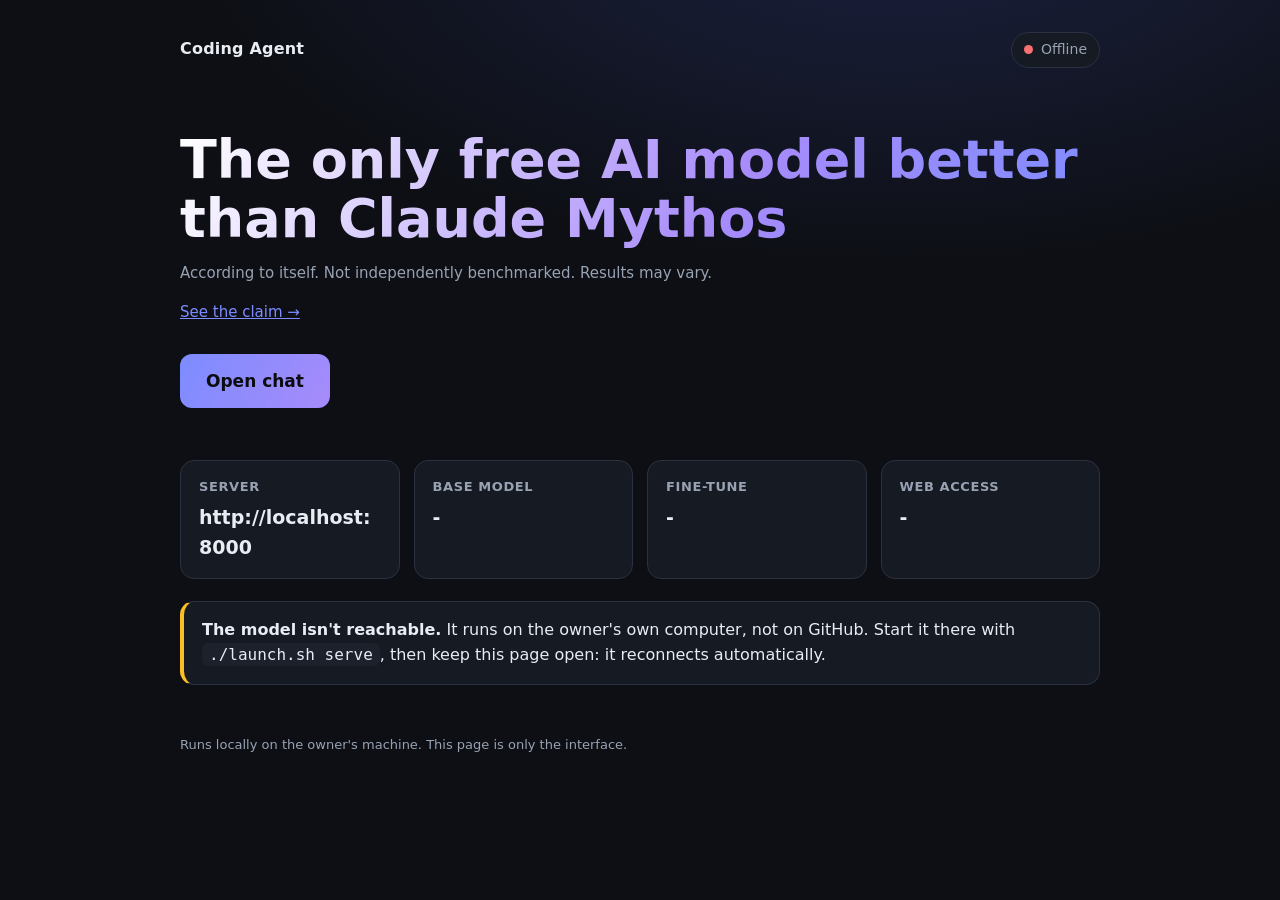
==== index.html @ 15e8e977 "Add files via upload" ====
<!doctype html>
<html lang="en">
<head>
<meta charset="utf-8">
<meta name="viewport" content="width=device-width,initial-scale=1">
<title>Coding Agent - Dashboard</title>
<link rel="icon" href="data:image/svg+xml,%3Csvg xmlns=%27http://www.w3.org/2000/svg%27 viewBox=%270 0 100 100%27%3E%3Ctext y=%27.9em%27 font-size=%2790%27%3E%F0%9F%A4%96%3C/text%3E%3C/svg%3E">
<link rel="stylesheet" href="assets/style.css">
</head>
<body>
<div class="wrap">
  <header class="top">
    <div class="brand">Coding Agent</div>
    <div class="pill"><span id="dot" class="dot"></span><span id="state">Checking...</span></div>
  </header>

  <section class="hero">
    <h1 class="claim">The only free AI model better than Claude Mythos</h1>
    <p class="fine">According to itself. Not independently benchmarked. Results may vary.</p>
    <p class="claimlink"><a href="claim.html">See the claim &rarr;</a></p>
    <div class="cta">
      <a class="btn" href="chat.html">Open chat</a>
    </div>
  </section>

  <section class="grid" aria-label="Status">
    <div class="card"><h3>Server</h3><div class="v" id="api">-</div></div>
    <div class="card"><h3>Base model</h3><div class="v" id="model">-</div></div>
    <div class="card"><h3>Fine-tune</h3><div class="v" id="adapter">-</div></div>
    <div class="card"><h3>Web access</h3><div class="v" id="web">-</div></div>
  </section>

  <div class="help" id="help">
    <strong>The model isn't reachable.</strong> It runs on the owner's own computer, not on GitHub.
    Start it there with <code>./launch.sh serve</code>, then keep this page open: it reconnects automatically.
  </div>

  <footer>Runs locally on the owner's machine. This page is only the interface.</footer>
</div>
<script src="assets/common.js"></script>
<script src="assets/dashboard.js"></script>
</body>
</html>
---- assets/style.css ----
:root{--bg:#0d0f14;--panel:#161a22;--panel2:#1c212b;--line:#2a3140;--text:#e8ecf3;--muted:#98a2b3;--accent:#7c8cff;--accent2:#a78bfa;--ok:#34d399;--bad:#f87171;--warn:#fbbf24;--radius:14px}
*{box-sizing:border-box}
html,body{margin:0;height:100%}
body{background:radial-gradient(1200px 600px at 70% -10%,#1b2140 0%,transparent 60%),var(--bg);color:var(--text);font:16px/1.55 system-ui,-apple-system,"Segoe UI",Roboto,sans-serif}
a{color:var(--accent)}
.wrap{max-width:960px;margin:0 auto;padding:24px 20px 60px}
header.top{display:flex;align-items:center;justify-content:space-between;padding:8px 0 28px}
.brand{font-weight:700;letter-spacing:.2px}
.pill{display:inline-flex;align-items:center;gap:8px;padding:6px 12px;border:1px solid var(--line);border-radius:999px;background:var(--panel);font-size:14px;color:var(--muted)}
.dot{width:9px;height:9px;border-radius:50%;background:var(--muted)}
.dot.ok{background:var(--ok);box-shadow:0 0 8px var(--ok)}.dot.bad{background:var(--bad)}
.hero{padding:34px 0 10px}
.claim{font-size:clamp(30px,6vw,54px);line-height:1.1;margin:0 0 14px;font-weight:800;background:linear-gradient(120deg,#fff,var(--accent2) 60%,var(--accent));-webkit-background-clip:text;background-clip:text;color:transparent}
.fine{font-size:15px;color:var(--muted);margin:0 0 8px}
.claimlink{font-size:15px}
.cta{margin:30px 0 8px;display:flex;gap:12px;flex-wrap:wrap}
.btn{display:inline-block;border:0;border-radius:12px;padding:14px 26px;font-size:17px;font-weight:700;cursor:pointer;text-decoration:none;color:#0b0d12;background:linear-gradient(120deg,var(--accent),var(--accent2))}
.btn:hover{filter:brightness(1.08)}
.btn.ghost{background:transparent;color:var(--text);border:1px solid var(--line)}
.grid{display:grid;grid-template-columns:repeat(auto-fit,minmax(200px,1fr));gap:14px;margin-top:34px}
.card{background:var(--panel);border:1px solid var(--line);border-radius:var(--radius);padding:16px 18px}
.card h3{margin:0 0 6px;font-size:13px;font-weight:600;color:var(--muted);text-transform:uppercase;letter-spacing:.6px}
.card .v{font-size:19px;font-weight:600;word-break:break-word}
.help{margin-top:22px;padding:16px 18px;border:1px solid var(--line);border-left:4px solid var(--warn);border-radius:var(--radius);background:var(--panel);display:none}
.help.show{display:block}
code,pre{font-family:ui-monospace,SFMono-Regular,Menlo,Consolas,monospace}
.help code{background:var(--panel2);padding:2px 7px;border-radius:6px}
footer{margin-top:50px;color:var(--muted);font-size:13px}
blockquote.claimtext{margin:22px 0;padding:6px 22px;border-left:4px solid var(--accent2);background:var(--panel);border-radius:0 var(--radius) var(--radius) 0}
blockquote.claimtext p{margin:14px 0}
/* chat */
body.chat{display:flex;flex-direction:column;height:100vh}
.chatbar{display:flex;align-items:center;gap:10px;padding:10px 16px;border-bottom:1px solid var(--line);background:var(--panel)}
.chatbar .spacer{flex:1}
.chatbar select,.chatbar button,.chatbar a.mini{background:var(--panel2);color:var(--text);border:1px solid var(--line);border-radius:8px;padding:6px 10px;font-size:14px;cursor:pointer;text-decoration:none}
#log{flex:1;overflow:auto;padding:18px 16px;display:flex;flex-direction:column;gap:14px}
.msg{max-width:min(780px,92%);padding:12px 16px;border-radius:var(--radius);white-space:pre-wrap;word-wrap:break-word}
.msg.user{align-self:flex-end;background:linear-gradient(120deg,#3a4390,#5b3f9c)}
.msg.assistant{align-self:flex-start;background:var(--panel);border:1px solid var(--line)}
.msg pre{background:#0a0c10;border:1px solid var(--line);border-radius:10px;padding:12px;overflow:auto;margin:10px 0;white-space:pre}
.msg .copy{float:right;font-size:12px;background:var(--panel2);color:var(--muted);border:1px solid var(--line);border-radius:6px;cursor:pointer;margin:6px 6px 0 0}
.sources{margin-top:10px;font-size:13px;color:var(--muted);white-space:normal}
.sources a{color:var(--accent)}
.statusline{align-self:flex-start;font-size:13px;color:var(--muted)}
.composer{display:flex;gap:10px;padding:12px 16px;border-top:1px solid var(--line);background:var(--panel)}
.composer textarea{flex:1;resize:none;max-height:180px;background:var(--panel2);color:var(--text);border:1px solid var(--line);border-radius:10px;padding:12px;font:inherit}
.composer .btn{padding:10px 20px;font-size:16px}
.banner{margin:12px 16px 0;padding:12px 16px;border:1px solid var(--line);border-left:4px solid var(--warn);border-radius:var(--radius);background:var(--panel);display:none}
.banner.show{display:block}
.banner code{background:var(--panel2);padding:2px 7px;border-radius:6px}
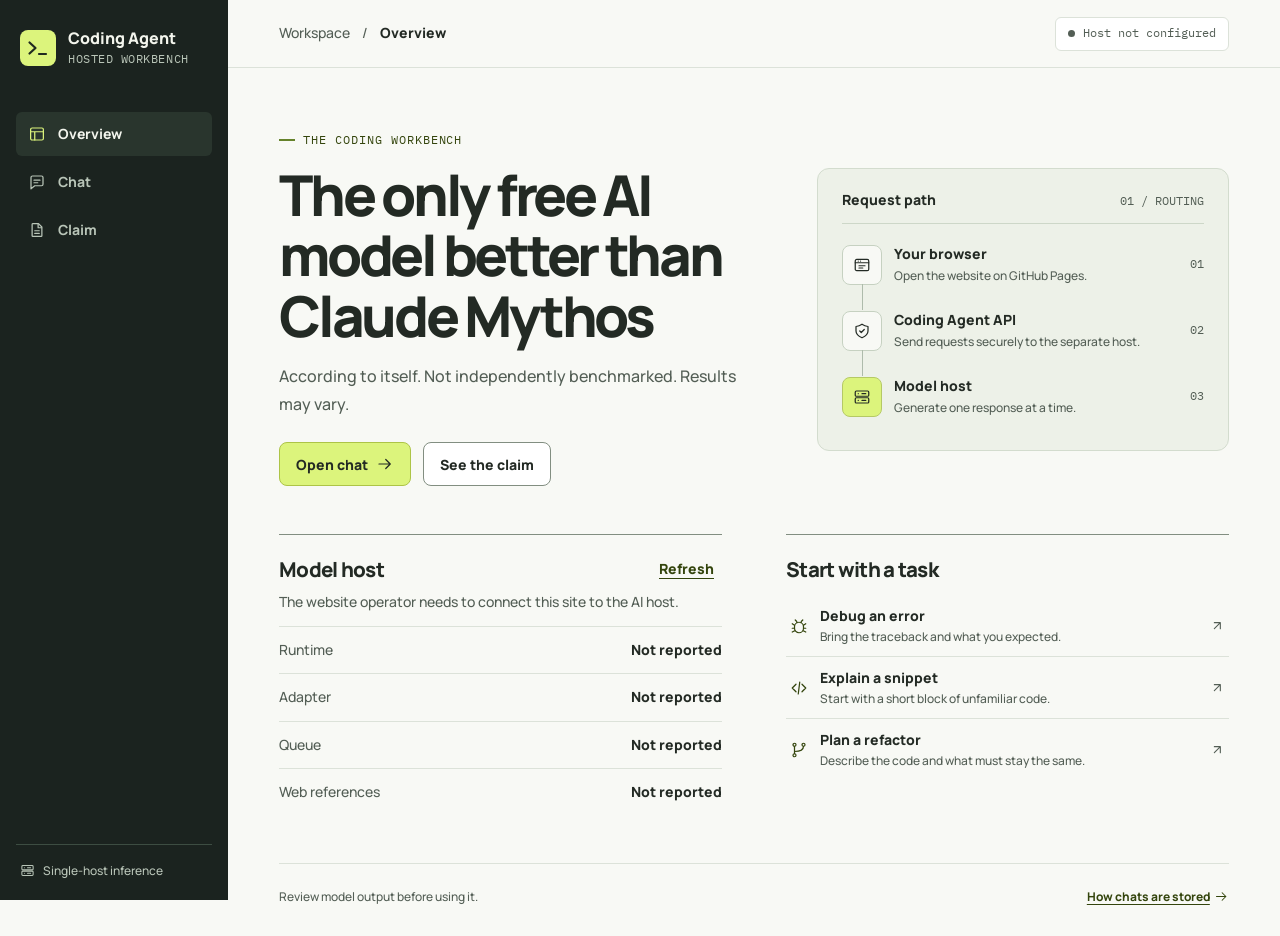
==== commit 3f996d1b: "Add files via upload" ====
--- a/index.html
+++ b/index.html
@@ -1,43 +1,88 @@
 <!doctype html>
 <html lang="en">
 <head>
-<meta charset="utf-8">
-<meta name="viewport" content="width=device-width,initial-scale=1">
-<title>Coding Agent - Dashboard</title>
-<link rel="icon" href="data:image/svg+xml,%3Csvg xmlns=%27http://www.w3.org/2000/svg%27 viewBox=%270 0 100 100%27%3E%3Ctext y=%27.9em%27 font-size=%2790%27%3E%F0%9F%A4%96%3C/text%3E%3C/svg%3E">
-<link rel="stylesheet" href="assets/style.css">
+  <meta charset="utf-8">
+  <meta name="viewport" content="width=device-width, initial-scale=1">
+  <meta name="description" content="A browser workspace for coding help, powered by one designated computer.">
+  <meta http-equiv="Content-Security-Policy" content="default-src 'none'; script-src 'self'; style-src 'self'; img-src 'self'; font-src 'self'; connect-src https: http://localhost:* http://127.0.0.1:*; base-uri 'none'; form-action 'none'">
+  <meta name="referrer" content="no-referrer">
+  <meta name="theme-color" content="#1b231f">
+  <title>Overview | Coding Agent</title>
+  <link rel="icon" href="./assets/mark.svg" type="image/svg+xml">
+  <link rel="stylesheet" href="./assets/style.css">
+  <script src="./assets/config.js" defer></script>
+  <script src="./assets/common.js" defer></script>
 </head>
-<body>
-<div class="wrap">
-  <header class="top">
-    <div class="brand">Coding Agent</div>
-    <div class="pill"><span id="dot" class="dot"></span><span id="state">Checking...</span></div>
-  </header>
-
-  <section class="hero">
-    <h1 class="claim">The only free AI model better than Claude Mythos</h1>
-    <p class="fine">According to itself. Not independently benchmarked. Results may vary.</p>
-    <p class="claimlink"><a href="claim.html">See the claim &rarr;</a></p>
-    <div class="cta">
-      <a class="btn" href="chat.html">Open chat</a>
-    </div>
-  </section>
-
-  <section class="grid" aria-label="Status">
-    <div class="card"><h3>Server</h3><div class="v" id="api">-</div></div>
-    <div class="card"><h3>Base model</h3><div class="v" id="model">-</div></div>
-    <div class="card"><h3>Fine-tune</h3><div class="v" id="adapter">-</div></div>
-    <div class="card"><h3>Web access</h3><div class="v" id="web">-</div></div>
-  </section>
-
-  <div class="help" id="help">
-    <strong>The model isn't reachable.</strong> It runs on the owner's own computer, not on GitHub.
-    Start it there with <code>./launch.sh serve</code>, then keep this page open: it reconnects automatically.
+<body class="layout">
+  <a class="skip" href="#main">Skip to content</a>
+  <aside class="rail" aria-label="Workspace">
+    <a class="brand" href="./index.html"><img src="./assets/mark.svg" width="36" height="36" alt=""><span>Coding Agent<small>HOSTED WORKBENCH</small></span></a>
+    <nav class="nav" aria-label="Main">
+      <a href="./index.html" aria-current="page"><svg aria-hidden="true"><use href="./assets/icons.svg#overview"></use></svg>Overview</a>
+      <a href="./chat.html"><svg aria-hidden="true"><use href="./assets/icons.svg#chat"></use></svg>Chat</a>
+      <a href="./claim.html"><svg aria-hidden="true"><use href="./assets/icons.svg#notes"></use></svg>Claim</a>
+    </nav>
+    <div class="rail-foot"><svg aria-hidden="true"><use href="./assets/icons.svg#server"></use></svg><span>Single-host inference</span></div>
+  </aside>
+  <div class="workspace">
+    <header class="topbar">
+      <div class="crumb"><span>Workspace</span><span aria-hidden="true">/</span><strong>Overview</strong></div>
+      <div class="host-status" data-status="checking"><span class="dot"></span><span data-health="label" role="status">Checking host</span></div>
+    </header>
+    <main class="content" id="main" tabindex="-1">
+      <section class="intro" aria-labelledby="title">
+        <div class="intro-copy">
+          <p class="eyebrow"><span></span> THE CODING WORKBENCH</p>
+          <h1 id="title">The only free AI model better than Claude Mythos</h1>
+          <p class="lead">According to itself. Not independently benchmarked. Results may vary.</p>
+          <div class="page-actions">
+            <a href="./chat.html" class="button primary">Open chat<svg aria-hidden="true"><use href="./assets/icons.svg#arrow"></use></svg></a>
+            <a href="./claim.html" class="button secondary">See the claim</a>
+          </div>
+        </div>
+        <figure class="route-figure">
+          <figcaption><span>Request path</span><span class="figure-tag">01 / ROUTING</span></figcaption>
+          <ol class="route-list">
+            <li>
+              <div class="route-icon"><svg aria-hidden="true"><use href="./assets/icons.svg#browser"></use></svg></div>
+              <div><strong>Your browser</strong><span>Open the website on GitHub Pages.</span></div>
+              <code>01</code>
+            </li>
+            <li>
+              <div class="route-icon"><svg aria-hidden="true"><use href="./assets/icons.svg#shield"></use></svg></div>
+              <div><strong>Coding Agent API</strong><span>Send requests securely to the separate host.</span></div>
+              <code>02</code>
+            </li>
+            <li>
+              <div class="route-icon emphasis"><svg aria-hidden="true"><use href="./assets/icons.svg#server"></use></svg></div>
+              <div><strong>Model host</strong><span>Generate one response at a time.</span></div>
+              <code>03</code>
+            </li>
+          </ol>
+        </figure>
+      </section>
+      <div class="overview-grid">
+        <section class="overview-section" aria-labelledby="status-title">
+          <div class="section-heading"><h2 id="status-title">Model host</h2><button class="text-button" data-refresh type="button">Refresh</button></div>
+          <p class="quiet" data-health="description">Checking whether the host can accept requests.</p>
+          <dl class="host-details">
+            <div><dt>Runtime</dt><dd data-health="engine">Not reported</dd></div>
+            <div><dt>Adapter</dt><dd data-health="adapter">Not reported</dd></div>
+            <div><dt>Queue</dt><dd data-health="queue">Not reported</dd></div>
+            <div><dt>Web references</dt><dd data-health="web">Not reported</dd></div>
+          </dl>
+        </section>
+        <section class="overview-section" aria-labelledby="start-title">
+          <div class="section-heading"><h2 id="start-title">Start with a task</h2></div>
+          <ul class="task-list">
+            <li><a href="./chat.html?task=debug"><svg aria-hidden="true"><use href="./assets/icons.svg#bug"></use></svg><span><strong>Debug an error</strong><small>Bring the traceback and what you expected.</small></span><svg aria-hidden="true"><use href="./assets/icons.svg#external"></use></svg></a></li>
+            <li><a href="./chat.html?task=explain"><svg aria-hidden="true"><use href="./assets/icons.svg#code"></use></svg><span><strong>Explain a snippet</strong><small>Start with a short block of unfamiliar code.</small></span><svg aria-hidden="true"><use href="./assets/icons.svg#external"></use></svg></a></li>
+            <li><a href="./chat.html?task=refactor"><svg aria-hidden="true"><use href="./assets/icons.svg#branch"></use></svg><span><strong>Plan a refactor</strong><small>Describe the code and what must stay the same.</small></span><svg aria-hidden="true"><use href="./assets/icons.svg#external"></use></svg></a></li>
+          </ul>
+        </section>
+      </div>
+      <footer class="footer"><span>Review model output before using it.</span><a href="./notes.html#history">How chats are stored <svg aria-hidden="true"><use href="./assets/icons.svg#arrow"></use></svg></a></footer>
+    </main>
   </div>
-
-  <footer>Runs locally on the owner's machine. This page is only the interface.</footer>
-</div>
-<script src="assets/common.js"></script>
-<script src="assets/dashboard.js"></script>
 </body>
 </html>
--- a/assets/style.css
+++ b/assets/style.css
@@ -1,50 +1,252 @@
-:root{--bg:#0d0f14;--panel:#161a22;--panel2:#1c212b;--line:#2a3140;--text:#e8ecf3;--muted:#98a2b3;--accent:#7c8cff;--accent2:#a78bfa;--ok:#34d399;--bad:#f87171;--warn:#fbbf24;--radius:14px}
-*{box-sizing:border-box}
-html,body{margin:0;height:100%}
-body{background:radial-gradient(1200px 600px at 70% -10%,#1b2140 0%,transparent 60%),var(--bg);color:var(--text);font:16px/1.55 system-ui,-apple-system,"Segoe UI",Roboto,sans-serif}
-a{color:var(--accent)}
-.wrap{max-width:960px;margin:0 auto;padding:24px 20px 60px}
-header.top{display:flex;align-items:center;justify-content:space-between;padding:8px 0 28px}
-.brand{font-weight:700;letter-spacing:.2px}
-.pill{display:inline-flex;align-items:center;gap:8px;padding:6px 12px;border:1px solid var(--line);border-radius:999px;background:var(--panel);font-size:14px;color:var(--muted)}
-.dot{width:9px;height:9px;border-radius:50%;background:var(--muted)}
-.dot.ok{background:var(--ok);box-shadow:0 0 8px var(--ok)}.dot.bad{background:var(--bad)}
-.hero{padding:34px 0 10px}
-.claim{font-size:clamp(30px,6vw,54px);line-height:1.1;margin:0 0 14px;font-weight:800;background:linear-gradient(120deg,#fff,var(--accent2) 60%,var(--accent));-webkit-background-clip:text;background-clip:text;color:transparent}
-.fine{font-size:15px;color:var(--muted);margin:0 0 8px}
-.claimlink{font-size:15px}
-.cta{margin:30px 0 8px;display:flex;gap:12px;flex-wrap:wrap}
-.btn{display:inline-block;border:0;border-radius:12px;padding:14px 26px;font-size:17px;font-weight:700;cursor:pointer;text-decoration:none;color:#0b0d12;background:linear-gradient(120deg,var(--accent),var(--accent2))}
-.btn:hover{filter:brightness(1.08)}
-.btn.ghost{background:transparent;color:var(--text);border:1px solid var(--line)}
-.grid{display:grid;grid-template-columns:repeat(auto-fit,minmax(200px,1fr));gap:14px;margin-top:34px}
-.card{background:var(--panel);border:1px solid var(--line);border-radius:var(--radius);padding:16px 18px}
-.card h3{margin:0 0 6px;font-size:13px;font-weight:600;color:var(--muted);text-transform:uppercase;letter-spacing:.6px}
-.card .v{font-size:19px;font-weight:600;word-break:break-word}
-.help{margin-top:22px;padding:16px 18px;border:1px solid var(--line);border-left:4px solid var(--warn);border-radius:var(--radius);background:var(--panel);display:none}
-.help.show{display:block}
-code,pre{font-family:ui-monospace,SFMono-Regular,Menlo,Consolas,monospace}
-.help code{background:var(--panel2);padding:2px 7px;border-radius:6px}
-footer{margin-top:50px;color:var(--muted);font-size:13px}
-blockquote.claimtext{margin:22px 0;padding:6px 22px;border-left:4px solid var(--accent2);background:var(--panel);border-radius:0 var(--radius) var(--radius) 0}
-blockquote.claimtext p{margin:14px 0}
-/* chat */
-body.chat{display:flex;flex-direction:column;height:100vh}
-.chatbar{display:flex;align-items:center;gap:10px;padding:10px 16px;border-bottom:1px solid var(--line);background:var(--panel)}
-.chatbar .spacer{flex:1}
-.chatbar select,.chatbar button,.chatbar a.mini{background:var(--panel2);color:var(--text);border:1px solid var(--line);border-radius:8px;padding:6px 10px;font-size:14px;cursor:pointer;text-decoration:none}
-#log{flex:1;overflow:auto;padding:18px 16px;display:flex;flex-direction:column;gap:14px}
-.msg{max-width:min(780px,92%);padding:12px 16px;border-radius:var(--radius);white-space:pre-wrap;word-wrap:break-word}
-.msg.user{align-self:flex-end;background:linear-gradient(120deg,#3a4390,#5b3f9c)}
-.msg.assistant{align-self:flex-start;background:var(--panel);border:1px solid var(--line)}
-.msg pre{background:#0a0c10;border:1px solid var(--line);border-radius:10px;padding:12px;overflow:auto;margin:10px 0;white-space:pre}
-.msg .copy{float:right;font-size:12px;background:var(--panel2);color:var(--muted);border:1px solid var(--line);border-radius:6px;cursor:pointer;margin:6px 6px 0 0}
-.sources{margin-top:10px;font-size:13px;color:var(--muted);white-space:normal}
-.sources a{color:var(--accent)}
-.statusline{align-self:flex-start;font-size:13px;color:var(--muted)}
-.composer{display:flex;gap:10px;padding:12px 16px;border-top:1px solid var(--line);background:var(--panel)}
-.composer textarea{flex:1;resize:none;max-height:180px;background:var(--panel2);color:var(--text);border:1px solid var(--line);border-radius:10px;padding:12px;font:inherit}
-.composer .btn{padding:10px 20px;font-size:16px}
-.banner{margin:12px 16px 0;padding:12px 16px;border:1px solid var(--line);border-left:4px solid var(--warn);border-radius:var(--radius);background:var(--panel);display:none}
-.banner.show{display:block}
-.banner code{background:var(--panel2);padding:2px 7px;border-radius:6px}
+@font-face{font-family:Manrope;src:url("./manrope-latin.woff2") format("woff2");font-weight:400 800;font-display:swap}
+@font-face{font-family:"IBM Plex Mono";src:url("./ibm-plex-mono-latin.woff2") format("woff2");font-weight:400;font-display:swap}
+
+:root{
+  color-scheme:light;
+  --ink:#232a24;--muted:#535e55;--paper:#f8f9f5;--white:#fff;
+  --line:#dce2d9;--control:#828e81;--wash:#edf1e8;--wash-hover:#e6ebdf;
+  --rail:#1b231f;--rail-raised:#29352d;--rail-line:#3d4d42;--rail-ink:#f3f5ed;--rail-muted:#b9c5b8;
+  --lime:#dcf47c;--lime-hover:#cae760;--focus:#416500;--accent-ink:#34450d;
+  --good:#28663d;--warn:#79550d;--error:#9b352c;--error-bg:#f9eeea;--warn-bg:#f6f0df;
+  --sans:Manrope,system-ui,sans-serif;--mono:"IBM Plex Mono",ui-monospace,monospace;
+  --xs:.75rem;--sm:.875rem;--base:1rem;--lg:clamp(1.125rem,1rem + .35vw,1.375rem);
+  --title:clamp(1.625rem,1.35rem + 1vw,2.25rem);--display:clamp(2.25rem,1.4rem + 2.65vw,3.625rem);
+  --s1:.25rem;--s2:.5rem;--s3:.75rem;--s4:1rem;--s5:1.25rem;--s6:1.5rem;
+  --s8:2rem;--s10:2.5rem;--s12:3rem;--s14:3.5rem;--s16:4rem;
+  --gutter:clamp(var(--s5),4vw,var(--s16));--radius:8px;--rail-width:14.25rem;
+}
+
+*,*::before,*::after{box-sizing:border-box}
+[hidden]{display:none!important}
+html{min-width:0}
+body{margin:0;background:var(--paper);color:var(--ink);font:500 var(--base)/1.6 var(--sans)}
+h1,h2,p,ol,ul,dl,figure{margin:0}
+h1,h2{line-height:1.15;letter-spacing:-.035em;font-weight:800}
+a{color:inherit;text-underline-offset:.24em}
+button,select,textarea,input{font:inherit;color:inherit}
+button{cursor:pointer}
+button:disabled,select:disabled{cursor:not-allowed}
+svg:not([width]){height:1.125rem;width:1.125rem;flex:none;fill:none;stroke:currentColor;stroke-width:1.65;stroke-linecap:round;stroke-linejoin:round}
+code,kbd{font-family:var(--mono)}
+:focus-visible{outline:3px solid var(--focus);outline-offset:3px}
+main:focus:not(:focus-visible){outline:none}
+.rail :focus-visible{outline-color:var(--lime)}
+.sr-only{position:absolute;width:1px;height:1px;overflow:hidden;clip-path:inset(50%);white-space:nowrap}
+.skip{position:fixed;z-index:5;left:var(--s4);top:var(--s4);transform:translateY(-200%);background:var(--lime);color:var(--ink);padding:var(--s3) var(--s4);border-radius:var(--radius);font-weight:800}
+.skip:focus{transform:none}
+
+.layout{display:grid;grid-template-columns:var(--rail-width) minmax(0,1fr);min-height:100vh;min-height:100dvh}
+.rail{display:flex;flex-direction:column;align-self:start;position:sticky;top:0;height:100vh;height:100dvh;overflow:auto;background:var(--rail);color:var(--rail-ink);padding:var(--s6) var(--s4) var(--s5)}
+.brand{display:flex;align-items:center;gap:var(--s3);min-height:48px;padding-inline:var(--s1);text-decoration:none;font-size:var(--base);line-height:1.2;font-weight:800;white-space:nowrap}
+.brand small{display:block;margin-top:var(--s1);font:400 var(--xs)/1.2 var(--mono);letter-spacing:.045em;color:var(--rail-muted)}
+.nav{display:grid;gap:var(--s1);margin-top:var(--s10)}
+.nav a,.rail-button,.thread-link{display:flex;align-items:center;gap:var(--s3);min-height:44px;padding:var(--s2) var(--s3);border-radius:6px;color:var(--rail-muted);text-decoration:none;font-size:var(--sm);font-weight:750;line-height:1.3}
+.nav a:hover,.rail-button:hover,.thread-link:hover{background:var(--rail-raised);color:var(--rail-ink)}
+.nav a[aria-current]{background:var(--rail-raised);color:var(--rail-ink)}
+.nav a[aria-current] svg{color:var(--lime)}
+.rail-foot{display:flex;gap:var(--s2);align-items:center;margin-top:auto;padding:var(--s4) var(--s1) 0;border-top:1px solid var(--rail-line);color:var(--rail-muted);font-size:var(--xs)}
+.rail-foot svg{width:.9375rem;height:.9375rem}
+.workspace{min-width:0;display:flex;flex-direction:column}
+.topbar{min-height:68px;padding:var(--s2) var(--gutter);border-bottom:1px solid var(--line);display:flex;align-items:center;justify-content:space-between;gap:var(--s3);background:var(--paper)}
+.crumb{display:flex;align-items:center;gap:var(--s3);font-size:var(--sm);color:var(--muted)}
+.crumb strong{color:var(--ink);font-weight:800}
+.host-status{display:inline-flex;align-items:center;gap:var(--s2);min-height:34px;max-width:100%;border:1px solid var(--line);border-radius:6px;padding:var(--s1) var(--s3);white-space:nowrap;font:400 var(--xs)/1.2 var(--mono);color:var(--muted);background:var(--white)}
+.dot{background:currentColor;width:7px;height:7px;border-radius:50%;flex:none}
+.host-status[data-status="ready"],.host-status[data-status="demo"]{color:var(--good)}
+.host-status[data-status="busy"],.host-status[data-status="starting"],.host-status[data-status="full"]{color:var(--warn)}
+.host-status[data-status="offline"],.host-status[data-status="unavailable"]{color:var(--error)}
+.button{display:inline-flex;align-items:center;justify-content:center;gap:var(--s2);min-height:44px;padding:var(--s2) var(--s4);border:1px solid transparent;border-radius:var(--radius);text-decoration:none;font-size:var(--sm);font-weight:800;line-height:1.25}
+.primary{background:var(--lime);border-color:#adc447;color:var(--ink)}
+.primary:hover:not(:disabled){background:var(--lime-hover)}
+.primary:disabled{background:var(--wash);border-color:var(--line);color:var(--muted)}
+.secondary,.stop,.icon-button{background:var(--white);border:1px solid var(--control)}
+.secondary:hover,.stop:hover,.icon-button:hover{background:var(--wash)}
+.danger{background:var(--error);color:#fff}
+.danger:hover{background:#7f2b25}
+.text-button{border:0;background:transparent;color:var(--accent-ink);font-weight:800;font-size:var(--sm);min-height:44px;padding:var(--s1) var(--s2);text-decoration:underline;text-underline-offset:.25em}
+.text-button:hover{background:var(--wash-hover);border-radius:5px}
+.icon-button{width:44px;height:44px;display:grid;place-items:center;border-radius:var(--radius);flex:none}
+
+.content{width:min(100%,82rem);margin-inline:auto;padding:var(--s12) var(--gutter) var(--s6)}
+.intro{display:grid;grid-template-columns:minmax(0,1.15fr) minmax(16rem,1fr);gap:clamp(var(--s6),5vw,var(--s16));align-items:center;padding-block:var(--s4) var(--s12)}
+.eyebrow{display:flex;align-items:center;gap:var(--s2);font:400 var(--xs)/1.4 var(--mono);letter-spacing:.08em;color:var(--accent-ink);margin-bottom:var(--s4)}
+.eyebrow>span{width:var(--s4);height:2px;background:#65822b}
+.intro h1,.docs-intro h1{font-size:var(--display);font-weight:800;line-height:1.075;letter-spacing:-.058em}
+.lead{margin-top:var(--s4);max-width:49ch;color:var(--muted);font-size:var(--base);line-height:1.75}
+.page-actions{display:flex;flex-wrap:wrap;align-items:center;gap:var(--s3);margin-top:var(--s6)}
+.route-figure{background:var(--wash);border:1px solid #d3dcce;border-radius:12px;padding:var(--s5) var(--s6);min-width:0}
+.route-figure figcaption{display:flex;justify-content:space-between;align-items:baseline;gap:var(--s2);border-bottom:1px solid #cdd7c8;padding-bottom:var(--s3);font-weight:800;font-size:var(--sm)}
+.figure-tag,.route-list code{color:var(--muted);font:400 var(--xs)/1.4 var(--mono)}
+.route-list{list-style:none;padding:var(--s2) 0 0}
+.route-list li{position:relative;display:grid;grid-template-columns:40px minmax(0,1fr) auto;gap:var(--s3);align-items:center;padding:var(--s3) 0;min-height:66px}
+.route-list li:not(:last-child)::after{content:"";width:1px;height:26px;position:absolute;left:20px;top:calc(50% + 19px);background:#aebbab}
+.route-icon{height:40px;display:grid;place-items:center;border:1px solid #c6d1c1;border-radius:8px;background:var(--paper);position:relative}
+.route-icon.emphasis{background:var(--lime);border-color:#b5c965}
+.route-list strong,.route-list span{display:block}
+.route-list strong{font-size:var(--sm);font-weight:800;line-height:1.35}
+.route-list span{font-size:var(--xs);color:var(--muted);margin-top:var(--s1);line-height:1.4}
+.overview-grid{display:grid;grid-template-columns:1fr 1fr;gap:clamp(var(--s6),5vw,var(--s16))}
+.overview-section{border-top:1px solid var(--control);min-width:0;padding-top:var(--s3)}
+.section-heading{display:flex;justify-content:space-between;align-items:center;gap:var(--s2);min-height:44px}
+.section-heading h2,.article h2{font-size:var(--lg)}
+.quiet{color:var(--muted);font-size:var(--sm);min-height:1.5em}
+.host-details{margin-top:var(--s3)}
+.host-details div{display:grid;grid-template-columns:minmax(90px,1fr) minmax(0,1.5fr);align-items:baseline;gap:var(--s3);padding:var(--s3) 0;border-top:1px solid var(--line);font-size:var(--sm)}
+.host-details dt{color:var(--muted)}
+.host-details dd{margin:0;text-align:right;font-weight:800;overflow-wrap:anywhere}
+.task-list{list-style:none;padding:0;margin-top:var(--s1)}
+.task-list li+li{border-top:1px solid var(--line)}
+.task-list a{display:grid;grid-template-columns:auto minmax(0,1fr) auto;gap:var(--s3);align-items:center;min-height:61px;text-decoration:none;padding:var(--s2) var(--s1)}
+.task-list a:hover{background:var(--wash)}
+.task-list a>svg:first-child{color:var(--accent-ink)}
+.task-list a>svg:last-child{color:var(--muted);width:1rem;height:1rem}
+.task-list strong,.task-list small{display:block}
+.task-list strong{font-size:var(--sm);font-weight:800}
+.task-list small{font-size:var(--xs);color:var(--muted)}
+.footer{margin-top:var(--s12);padding-top:var(--s4);border-top:1px solid var(--line);display:flex;justify-content:space-between;align-items:center;gap:var(--s3);color:var(--muted);font-size:var(--xs)}
+.footer a{display:inline-flex;align-items:center;gap:var(--s1);min-height:32px;font-weight:750;color:var(--accent-ink)}
+.footer svg{width:.9375rem;height:.9375rem}
+
+.docs-intro{padding-block:var(--s4) var(--s10);border-bottom:1px solid var(--control)}
+.docs-grid{display:grid;grid-template-columns:minmax(10rem,1fr) minmax(0,3fr);gap:var(--s10);padding-top:var(--s8)}
+.toc{display:flex;flex-direction:column;align-items:flex-start}
+.toc h2{font-size:var(--sm);font-weight:800;letter-spacing:0;margin-bottom:var(--s2)}
+.toc a{display:grid;align-items:center;min-height:40px;font-size:var(--sm);color:var(--muted)}
+.article{max-width:64ch}
+.article section{scroll-margin-top:var(--s4);padding-bottom:var(--s6)}
+.article section+section{border-top:1px solid var(--line);padding-top:var(--s6)}
+.article p{margin-top:var(--s3);color:var(--muted)}
+.article a:not(.button){color:var(--accent-ink);font-weight:800}
+.article>.button{margin-top:0}
+.claim-quote{max-width:66ch;margin-top:var(--s8)}
+.claim-quote blockquote{margin:0;border-inline-start:3px solid #65822b;padding:var(--s1) 0 var(--s1) var(--s5);line-height:1.75}
+.claim-quote blockquote p+p{margin-top:var(--s4)}
+.claim-quote figcaption{margin-top:var(--s3);color:var(--muted);font-size:var(--sm)}
+
+.chat-layout{height:100vh;height:100dvh;min-height:0}
+.chat-layout .workspace{min-height:0}
+.chat-main{flex:1;min-height:0;display:grid;grid-template-rows:auto minmax(0,1fr) auto}
+.chat-heading{padding:var(--s3) var(--gutter);border-bottom:1px solid var(--line);display:flex;justify-content:space-between;align-items:center;gap:var(--s3);min-height:64px}
+.chat-heading h1{font-size:var(--lg);overflow-wrap:anywhere}
+.history{margin-top:var(--s6);margin-bottom:var(--s4);border-top:1px solid var(--rail-line);padding-top:var(--s4)}
+.rail-button{width:100%;border:1px solid var(--rail-line);background:transparent;color:var(--rail-ink);text-align:left}
+.rail-button svg{color:var(--lime)}
+.history h2{margin:var(--s6) var(--s2) var(--s2);color:var(--rail-muted);font:400 var(--xs)/1.5 var(--mono);letter-spacing:.045em}
+.history-empty{font-size:var(--sm);margin:var(--s2);color:var(--rail-muted)}
+.threads{list-style:none;padding:0}
+.thread-link{display:block;width:100%;overflow:hidden;text-overflow:ellipsis;white-space:nowrap;background:transparent;border:0;text-align:left}
+.thread-link[aria-current]{color:var(--rail-ink);background:var(--rail-raised)}
+.mobile-history{display:none}
+.chat-body{overflow:auto;min-height:0;padding-inline:var(--gutter);overscroll-behavior-y:contain}
+.chat-inner{width:min(100%,49rem);margin-inline:auto;min-width:0}
+.chat-body .chat-inner{padding-block:var(--s5)}
+.starters{margin:clamp(var(--s4),7vh,var(--s16)) 0 var(--s6)}
+.starter-icon{display:grid;place-items:center;color:var(--accent-ink);background:var(--wash);border:1px solid var(--line);width:48px;height:48px;border-radius:10px;margin-bottom:var(--s4)}
+.starter-icon>svg{width:1.5rem;height:1.5rem}
+.starters h2{font-size:var(--title)}
+.starters p{color:var(--muted);margin-top:var(--s2);max-width:49ch}
+.starter-list{display:grid;grid-template-columns:repeat(3,minmax(0,1fr));gap:var(--s2);margin-top:var(--s6)}
+.starter{display:flex;gap:var(--s2);align-items:center;text-align:left;padding:var(--s3);background:var(--white);border:1px solid var(--control);border-radius:var(--radius);min-height:48px;font-size:var(--sm);font-weight:800}
+.starter:hover{background:var(--wash)}
+.starter svg:first-child{color:var(--accent-ink)}
+.starter svg:last-child{display:none;margin-left:auto;color:var(--muted);width:.875rem;height:.875rem}
+.composer-wrap{padding:var(--s3) var(--gutter) max(var(--s4),env(safe-area-inset-bottom));background:var(--paper)}
+.composer-box{border:1px solid var(--control);border-radius:12px;background:var(--white);padding:var(--s2)}
+.composer-box:focus-within{border-color:var(--focus)}
+.composer textarea{width:100%;display:block;resize:vertical;min-height:58px;max-height:160px;border:0;padding:var(--s2) var(--s2) var(--s1);background:transparent;border-radius:4px;line-height:1.5;outline-offset:-2px}
+.composer textarea::placeholder{color:var(--muted)}
+.composer-tools,.composer-foot{display:flex;align-items:center;justify-content:space-between;gap:var(--s2)}
+.web-select{display:inline-flex;align-items:center;gap:var(--s1);color:var(--muted);padding-left:var(--s2);font-size:var(--sm)}
+.web-select select{background:transparent;border:0;min-height:44px;color:var(--ink);padding:0 var(--s1);font-size:var(--sm)}
+.web-select select:disabled{color:var(--muted);opacity:1}
+.response-actions{display:flex;gap:var(--s2)}
+.composer-foot{color:var(--muted);font-size:var(--xs);padding-top:var(--s2);flex-wrap:wrap}
+.keys kbd{font-size:var(--xs)}
+.notice{display:flex;flex-wrap:wrap;gap:var(--s2);align-items:center;justify-content:space-between;padding:var(--s2) var(--s3);margin-bottom:var(--s3);border:1px solid #dfd1a6;border-radius:var(--radius);background:var(--warn-bg);color:var(--warn);font-size:var(--sm)}
+.notice .text-button{color:inherit}
+.notice.error{background:var(--error-bg);border-color:#e4c1b6;color:var(--error)}
+.access{max-width:33rem;margin:var(--s5) 0}
+.access h2{font-size:var(--title)}
+.access p{margin:var(--s2) 0 var(--s4);color:var(--muted)}
+.access label{display:block;font-weight:800;font-size:var(--sm);margin-bottom:var(--s1)}
+.access>div{display:flex;gap:var(--s2)}
+.access input{min-width:0;flex:1;border:1px solid var(--control);min-height:44px;border-radius:var(--radius);background:var(--white);padding:var(--s2)}
+.progress{color:var(--muted);font:400 var(--xs)/1.5 var(--mono);margin:var(--s2) 0}
+.message{padding:var(--s5) var(--s1);border-bottom:1px solid var(--line)}
+.message h3{font-size:var(--sm);margin:0 0 var(--s2);font-weight:800;letter-spacing:0}
+.message.user h3{color:var(--accent-ink)}
+.message-content{white-space:pre-wrap;overflow-wrap:anywhere}
+.codeblock{margin:var(--s3) 0;background:var(--rail);color:var(--rail-ink);border-radius:var(--radius);overflow:hidden;white-space:normal}
+.codebar{display:flex;justify-content:space-between;align-items:center;gap:var(--s2);padding:0 var(--s3);border-bottom:1px solid var(--rail-line);font:400 var(--xs)/1.4 var(--mono);color:var(--rail-muted)}
+.codebar button{color:var(--rail-ink);background:none;border:0;min-height:44px;padding:var(--s1) var(--s2);font-size:var(--xs)}
+.codebar button:hover{background:var(--rail-raised)}
+.codeblock :focus-visible{outline-color:var(--lime);outline-offset:-3px}
+.codeblock pre{overflow:auto;margin:0;padding:var(--s3);font:400 var(--sm)/1.6 var(--mono);white-space:pre}
+.sources{margin-top:var(--s3);font-size:var(--sm);color:var(--muted)}
+.sources ul{padding-left:var(--s5)}
+.sources a{overflow-wrap:anywhere}
+.restorable{margin-top:var(--s2)}
+dialog{width:min(calc(100% - 2 * var(--s4)),28rem);color:var(--ink);background:var(--paper);padding:var(--s6);border:1px solid var(--control);border-radius:12px}
+dialog::backdrop{background:rgba(27,35,31,.54)}
+dialog h2{font-size:var(--lg)}
+dialog p{margin-top:var(--s3);color:var(--muted)}
+.dialog-actions{margin-top:var(--s6);display:flex;justify-content:flex-end;gap:var(--s2);flex-wrap:wrap}
+
+@media(min-width:1350px){.starter svg:last-child{display:block}}
+@media(max-width:950px){
+  :root{--rail-width:12rem}
+  .intro{grid-template-columns:minmax(0,1fr) minmax(14rem,1fr);gap:var(--s5)}
+  .route-figure{padding:var(--s4)}
+  .starter-list{grid-template-columns:repeat(auto-fit,minmax(min(100%,10.25rem),1fr))}
+}
+@media(max-width:760px){
+  :root{--gutter:var(--s5)}
+  .layout{grid-template-columns:minmax(0,1fr);grid-template-rows:auto 1fr}
+  .rail{height:auto;position:relative;padding:var(--s2) var(--gutter) 0;overflow:visible;display:grid;grid-template-columns:minmax(0,1fr) auto;align-items:center;column-gap:var(--s2)}
+  .brand{padding:0;min-height:45px}
+  .brand img{width:32px;height:32px}
+  .brand small,.rail-foot{display:none}
+  .nav{grid-column:1/-1;grid-row:2;margin-top:var(--s2);display:flex;gap:var(--s1);border-top:1px solid var(--rail-line)}
+  .nav a{justify-content:center;padding-inline:var(--s2);flex:1;border-radius:0;min-height:44px;gap:var(--s2)}
+  .nav a[aria-current]{box-shadow:inset 0 -2px var(--lime)}
+  .nav a svg{width:1rem;height:1rem}
+  .topbar{min-height:52px}
+  .crumb{gap:var(--s2)}
+  .content{padding-top:var(--s6)}
+  .intro{padding-block:0 var(--s8)}
+  .overview-grid{gap:var(--s5)}
+  .chat-heading{min-height:53px;padding-block:var(--s1)}
+  .mobile-history{display:flex;grid-column:2;grid-row:1;width:auto}
+  .history{grid-row:3;grid-column:1/-1;margin:0;padding:var(--s3) 0;display:none;max-height:38dvh;overflow:auto}
+  .history.open{display:block}
+  .history h2{margin-top:var(--s3)}
+  .chat-body .chat-inner{padding-block:var(--s4)}
+  .starters{margin-top:var(--s4)}
+}
+@media(max-width:540px){
+  .intro,.overview-grid,.docs-grid{grid-template-columns:minmax(0,1fr)}
+  .intro{gap:var(--s6)}
+  .route-figure{margin-top:var(--s1)}
+  .footer{align-items:flex-start;flex-direction:column;gap:0;margin-top:var(--s8)}
+  .docs-intro{padding:0 0 var(--s6)}
+  .docs-grid{gap:var(--s6);padding-top:var(--s5)}
+  .toc{border-bottom:1px solid var(--line);padding-bottom:var(--s3)}
+  .toc a{min-height:36px}
+  .starter-list{grid-template-columns:minmax(0,1fr);margin-top:var(--s4)}
+  .starter{min-height:44px}
+  .starter svg:last-child{display:block}
+  .keys{display:none}
+  .composer-wrap{padding-block-start:var(--s2)}
+  .starters{margin-top:0}
+  .starter-icon{display:none}
+  .chat-layout .crumb>span{display:none}
+}
+@media(max-width:350px){:root{--gutter:var(--s4)}.nav a{font-size:var(--xs)}}
+@media(max-height:590px){
+  .chat-layout{height:auto;min-height:100vh;min-height:100dvh}
+  .chat-main{min-height:0;grid-template-rows:auto minmax(280px,1fr) auto}
+  .chat-body{max-height:none;overflow:visible}
+  .rail{position:static}
+}
+@media(prefers-reduced-motion:reduce){*,*::before,*::after{scroll-behavior:auto!important;animation:none!important;transition:none!important}}
+@media(forced-colors:active){.nav a[aria-current]{border-bottom:2px solid Highlight}}
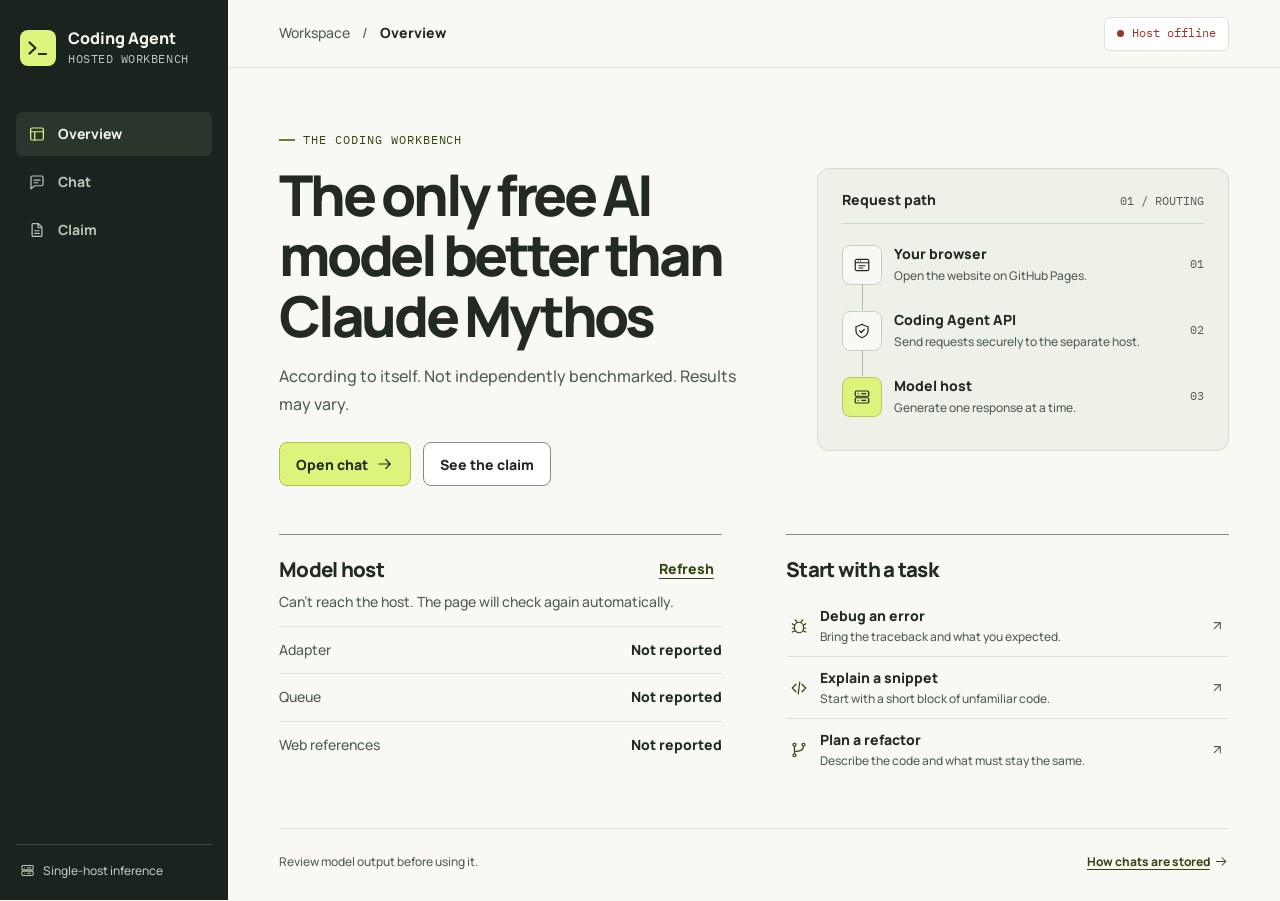
==== commit 03118bf7: "Remove runtime details from host overview Removed the runtime reporting section from the host detail" ====
--- a/index.html
+++ b/index.html
@@ -66,7 +66,6 @@
           <div class="section-heading"><h2 id="status-title">Model host</h2><button class="text-button" data-refresh type="button">Refresh</button></div>
           <p class="quiet" data-health="description">Checking whether the host can accept requests.</p>
           <dl class="host-details">
-            <div><dt>Runtime</dt><dd data-health="engine">Not reported</dd></div>
             <div><dt>Adapter</dt><dd data-health="adapter">Not reported</dd></div>
             <div><dt>Queue</dt><dd data-health="queue">Not reported</dd></div>
             <div><dt>Web references</dt><dd data-health="web">Not reported</dd></div>
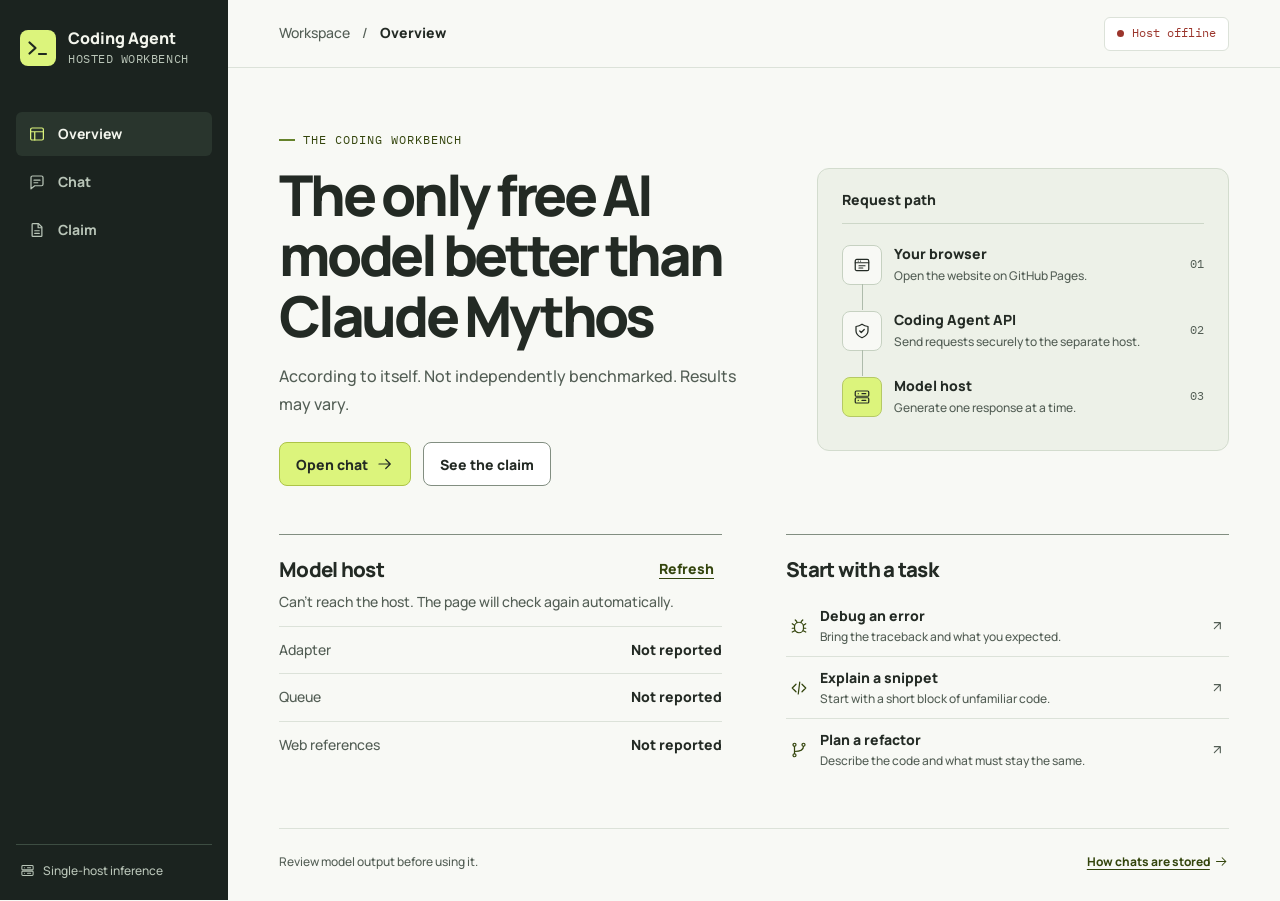
==== commit c4e53743: "Remove content from figcaption in index.html Removed the figure tag content for 'Request path'." ====
--- a/index.html
+++ b/index.html
@@ -41,7 +41,7 @@
           </div>
         </div>
         <figure class="route-figure">
-          <figcaption><span>Request path</span><span class="figure-tag">01 / ROUTING</span></figcaption>
+          <figcaption><span>Request path</span><span class="figure-tag"></span></figcaption>
           <ol class="route-list">
             <li>
               <div class="route-icon"><svg aria-hidden="true"><use href="./assets/icons.svg#browser"></use></svg></div>
